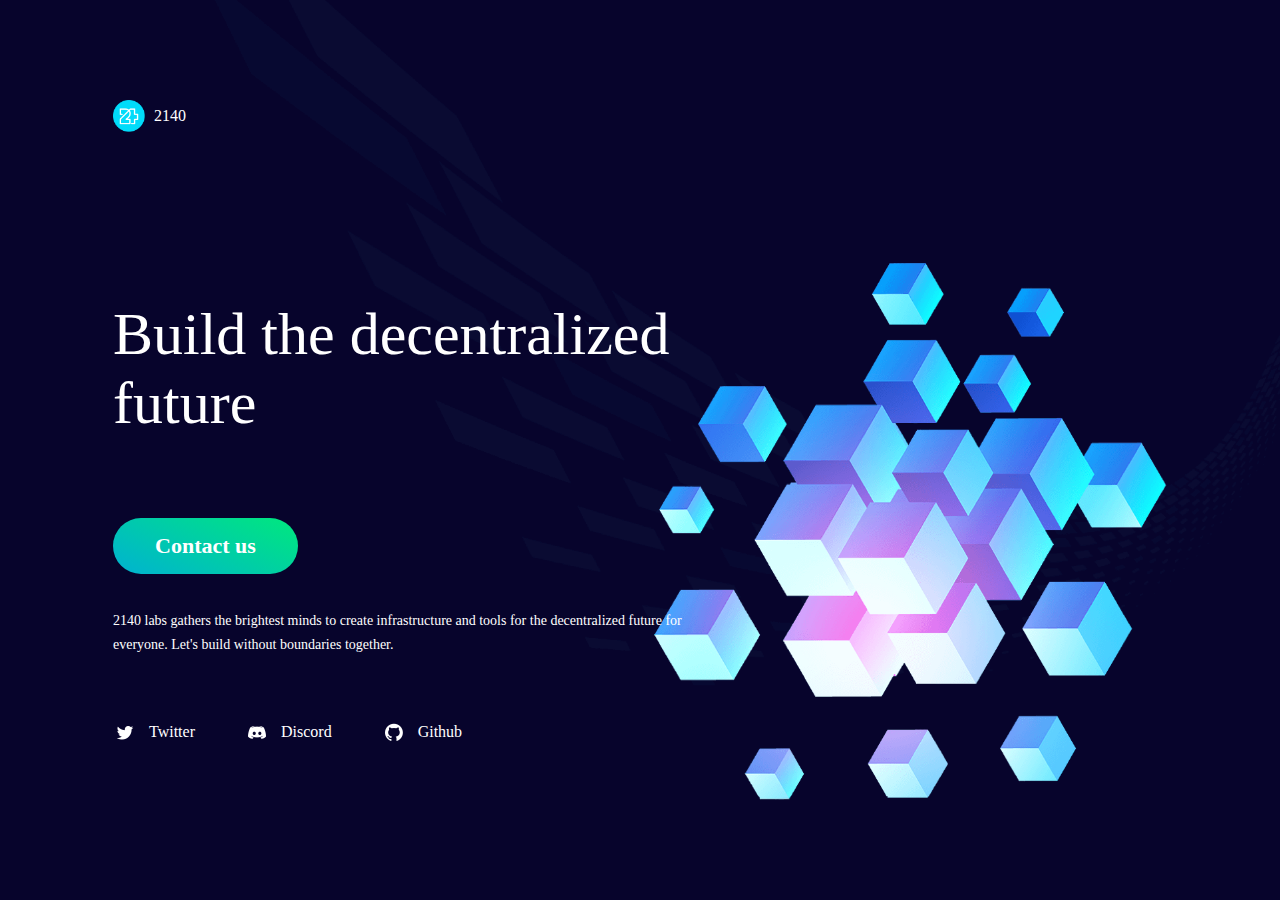
==== index.html @ 3204d8bc "init" ====
<!doctype html><html lang="en"><head><meta charset="utf-8"/><link rel="icon" href="/favicon.ico"/><meta name="viewport" content="width=device-width,initial-scale=1"/><meta name="theme-color" content="#000000"/><meta name="description" content="2140 labs gathers the brightest minds to create infrastructure and tools for the decentralized future for everyone. Let's build without boundaries together."/><link rel="apple-touch-icon" href="/logo192.png"/><link rel="manifest" href="/manifest.json"/><title>2140</title><script defer="defer" src="/static/js/main.cfafa3a8.js"></script><link href="/static/css/main.824ad024.css" rel="stylesheet"></head><body><noscript>You need to enable JavaScript to run this app.</noscript><div id="root"></div></body></html>
---- static/css/main.824ad024.css ----
:root{--doc-height:100%}html{box-sizing:border-box}body{-webkit-font-smoothing:antialiased;-moz-osx-font-smoothing:grayscale;background:#161616;font-family:-apple-system,BlinkMacSystemFont,Segoe UI,Roboto,Oxygen,Ubuntu,Cantarell,Fira Sans,Droid Sans,Helvetica Neue,sans-serif;margin:0;padding:0}body #root{padding:env(safe-area-inset-top) env(safe-area-inset-right) env(safe-area-inset-bottom) env(safe-area-inset-left)}::-webkit-scrollbar{background:transparent;width:0}::-webkit-scrollbar-thumb{background-clip:content-box;background-color:initial;border:4px solid transparent;border-radius:8px;height:56px}:hover::-webkit-scrollbar-thumb{background-color:#161616}.App{background-image:url(/static/media/block-packaging.61649e84f8c7b7e11a67.png),url(/static/media/home-bg.59edd9a205563bb19e33.png);background-position:calc(100% - 113px) calc(100% - 100px),50%;background-repeat:no-repeat,no-repeat;background-size:513px 537px,100% 100%;box-sizing:border-box;display:flex;flex-direction:column;height:100vh;padding:100px 113px 138px;width:100vw}.App-header{align-items:center;cursor:pointer;display:flex;flex-direction:row;gap:9px}.App-logo{height:32px;width:32px}.App-title{color:#fff;font-family:MF-FangHei-Regular;font-size:16px;font-weight:400;line-height:14px}.App-introduce{color:#fff;font-family:PingFangSC-Medium;font-size:60px;font-weight:500;letter-spacing:0;margin-top:168px;width:657px}.Contact-us{background-image:linear-gradient(206deg,#00e87d,#00b5cd 95%);border-radius:255px;border-width:0;color:#fff;cursor:pointer;font-family:PingFangSC-Semibold;font-size:22px;font-weight:600;height:56px;margin-top:80px;width:185px}.App-describe{color:#fff;font-family:PingFangSC-Medium;font-size:14px;font-weight:500;letter-spacing:0;line-height:24px;margin-top:35px;width:581px}.App-community{gap:50px;height:24px;margin-top:63px}.App-community,.App-community-item{align-items:center;display:flex;flex-direction:row}.App-community-item{cursor:pointer;gap:12px}.App-community-icon{height:24px;width:24px}.App-community-name{color:#fff;font-family:PingFangSC-Medium;font-size:16px;font-weight:500;letter-spacing:0}
/*# sourceMappingURL=main.824ad024.css.map*/
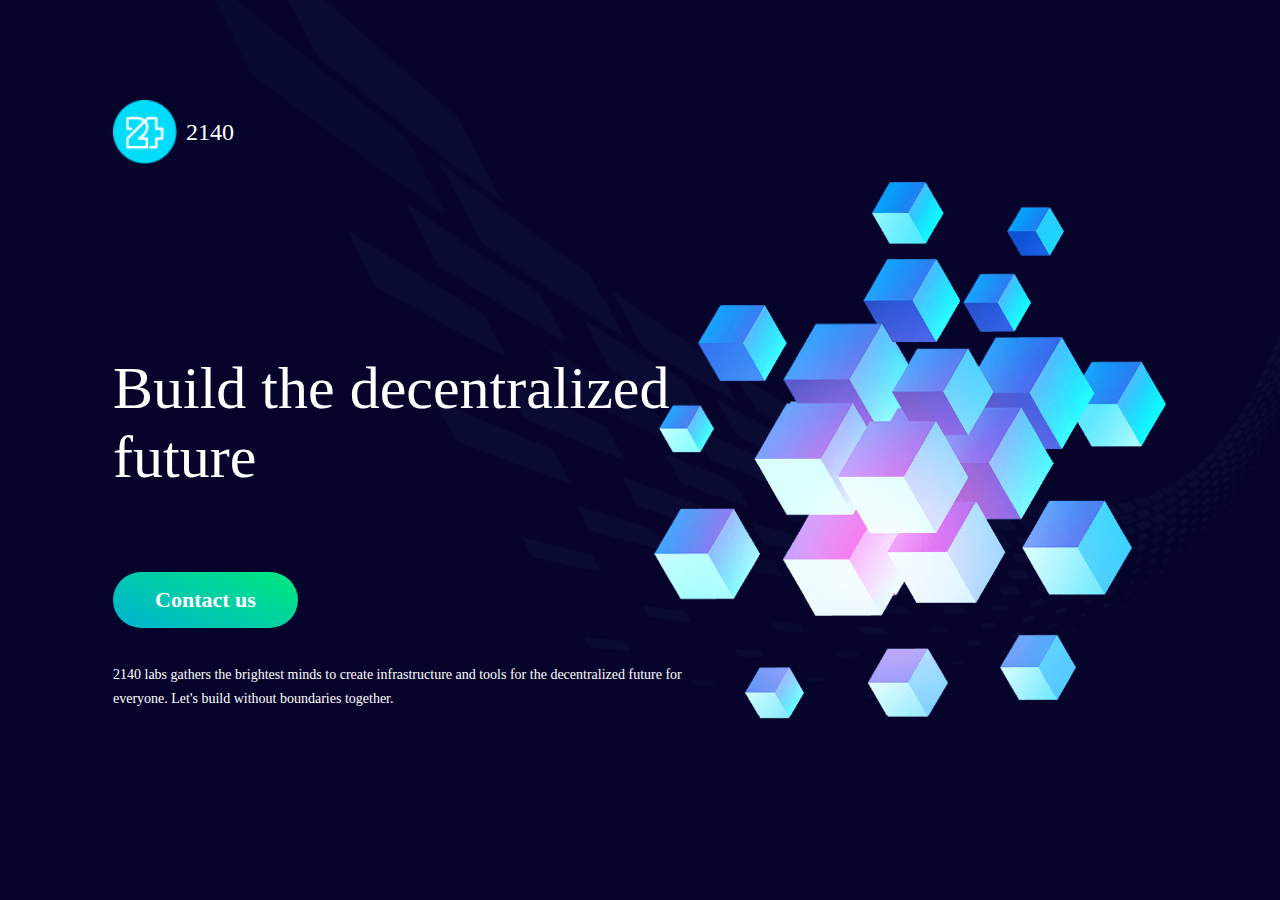
==== commit 1af0359b: "init" ====
--- a/index.html
+++ b/index.html
@@ -1 +1 @@
-<!doctype html><html lang="en"><head><meta charset="utf-8"/><link rel="icon" href="/favicon.ico"/><meta name="viewport" content="width=device-width,initial-scale=1"/><meta name="theme-color" content="#000000"/><meta name="description" content="2140 labs gathers the brightest minds to create infrastructure and tools for the decentralized future for everyone. Let's build without boundaries together."/><link rel="apple-touch-icon" href="/logo192.png"/><link rel="manifest" href="/manifest.json"/><title>2140</title><script defer="defer" src="/static/js/main.cfafa3a8.js"></script><link href="/static/css/main.824ad024.css" rel="stylesheet"></head><body><noscript>You need to enable JavaScript to run this app.</noscript><div id="root"></div></body></html>+<!doctype html><html lang="en"><head><meta charset="utf-8"/><link rel="icon" href="/favicon.ico"/><meta name="viewport" content="width=device-width,initial-scale=1"/><meta name="theme-color" content="#000000"/><meta name="description" content="2140 labs gathers the brightest minds to create infrastructure and tools for the decentralized future for everyone. Let's build without boundaries together."/><link rel="apple-touch-icon" href="/logo192.png"/><link rel="manifest" href="/manifest.json"/><title>2140</title><script defer="defer" src="/static/js/main.935a90a9.js"></script><link href="/static/css/main.317d1bdb.css" rel="stylesheet"></head><body><noscript>You need to enable JavaScript to run this app.</noscript><div id="root"></div></body></html>--- a/static/css/main.317d1bdb.css
+++ b/static/css/main.317d1bdb.css
@@ -0,0 +1,2 @@
+:root{--doc-height:100%}html{box-sizing:border-box}body{-webkit-font-smoothing:antialiased;-moz-osx-font-smoothing:grayscale;background:#161616;font-family:-apple-system,BlinkMacSystemFont,Segoe UI,Roboto,Oxygen,Ubuntu,Cantarell,Fira Sans,Droid Sans,Helvetica Neue,sans-serif;margin:0;padding:0}body #root{padding:env(safe-area-inset-top) env(safe-area-inset-right) env(safe-area-inset-bottom) env(safe-area-inset-left)}::-webkit-scrollbar{background:transparent;width:0}::-webkit-scrollbar-thumb{background-clip:content-box;background-color:initial;border:4px solid transparent;border-radius:8px;height:56px}:hover::-webkit-scrollbar-thumb{background-color:#161616}.App{background-image:url(/static/media/block-packaging.61649e84f8c7b7e11a67.png),url(/static/media/home-bg.59edd9a205563bb19e33.png);background-position:calc(100% - 113px) 50%,50%;background-repeat:no-repeat,no-repeat;background-size:513px 537px,100% 100%;box-sizing:border-box;display:flex;flex-direction:column;height:100vh;padding:100px 113px 138px;width:100vw}.App-header{align-items:center;cursor:pointer;display:flex;flex-direction:row;gap:9px}.App-logo{height:64px;width:64px}.App-title{color:#fff;font-family:MF-FangHei-Regular;font-size:24px;font-weight:400;line-height:24px}.App-introduce{color:#fff;font-family:PingFangSC-Medium;font-size:60px;font-weight:500;letter-spacing:0;margin-top:190px;width:657px}.Contact-us{background-image:linear-gradient(206deg,#00e87d,#00b5cd 95%);border-radius:255px;border-width:0;color:#fff;cursor:pointer;font-family:PingFangSC-Semibold;font-size:22px;font-weight:600;height:56px;margin-top:80px;width:185px}.App-describe{color:#fff;font-family:PingFangSC-Medium;font-size:14px;font-weight:500;letter-spacing:0;line-height:24px;margin-top:35px;width:581px}.App-community{gap:50px;height:24px;margin-top:63px}.App-community,.App-community-item{align-items:center;display:flex;flex-direction:row}.App-community-item{cursor:pointer;gap:12px}.App-community-icon{height:24px;width:24px}.App-community-name{color:#fff;font-family:PingFangSC-Medium;font-size:16px;font-weight:500;letter-spacing:0}
+/*# sourceMappingURL=main.317d1bdb.css.map*/